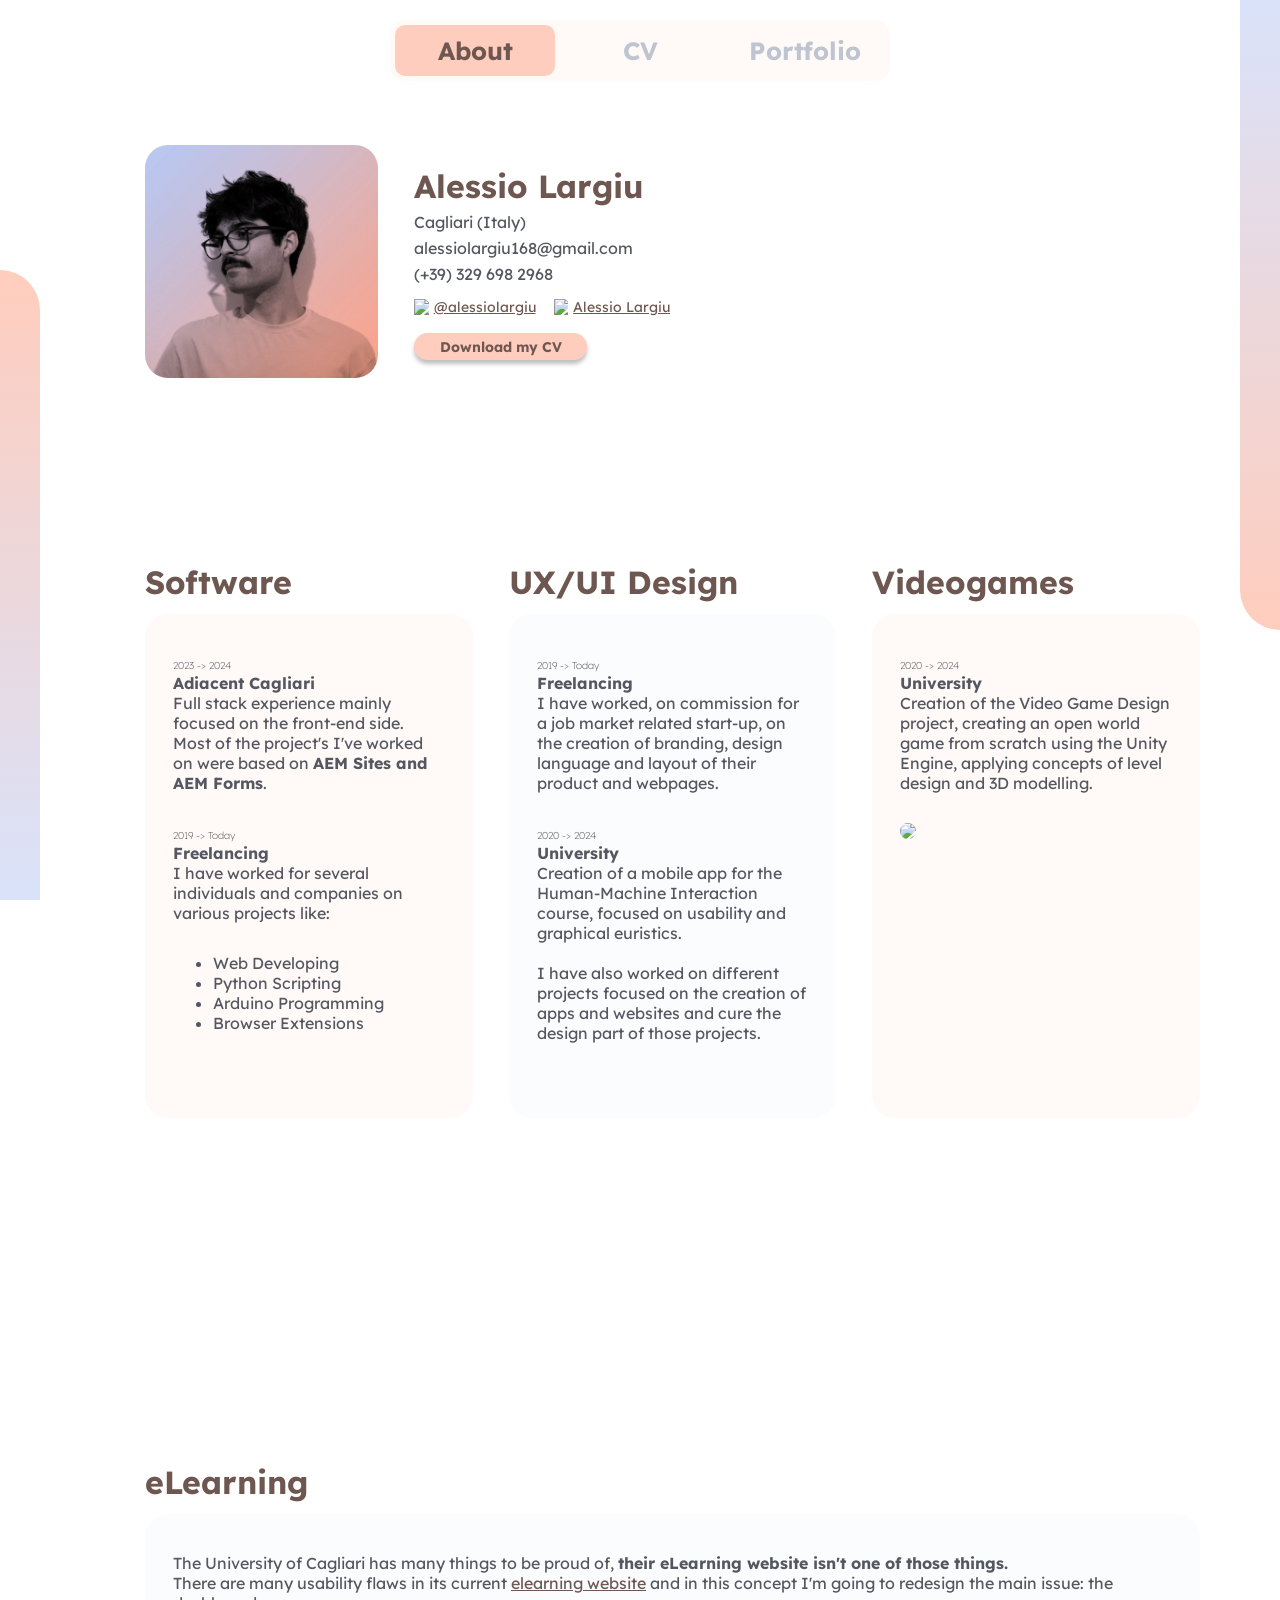
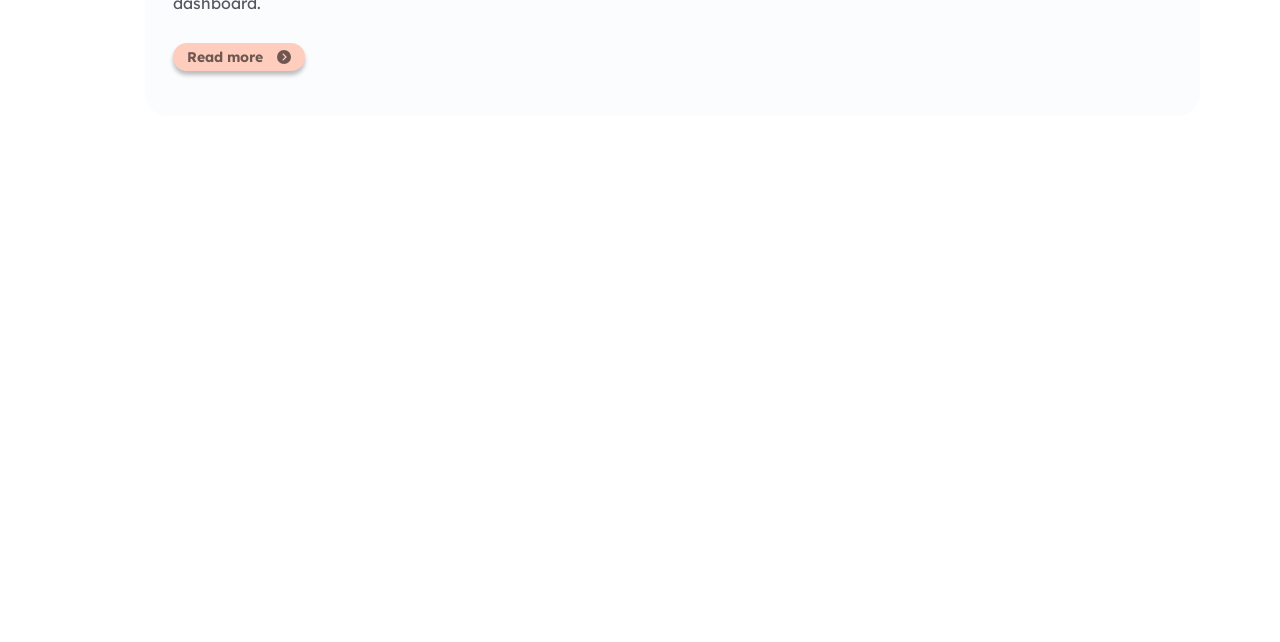
==== index.html @ d9f1e844 "video" ====
<!DOCTYPE html>
<html lang="en">
<head>
	<script src="https://ajax.googleapis.com/ajax/libs/jquery/3.7.1/jquery.min.js"></script>
	<meta name="og:title" content="Alessio Largiu - Curriculum"/>
	<meta name="og:image" content="http://https://alextheloser.github.io/fotoprofilo-compressed.png"/>
	<meta property="og:image" content="http://https://alextheloser.github.io/fotoprofilo-compressed.png"/>
	<meta property="og:image:secure_url" content="http://https://alextheloser.github.io/fotoprofilo-compressed.png" /> 
	<meta property="og:image:type" content="image/jpeg" /> 
	<meta property="og:image:width" content="300" /> 
	<meta property="og:image:height" content="300" />
	<meta name="og:site_name" content="Alessio Largiu"/>
	<meta name="og:description" content="Hi, Welcome to my CV"/>
	<meta name="viewport" content="width=device-width,initial-scale=1">
	<link rel="preconnect" href="https://fonts.googleapis.com">
	<link rel="preconnect" href="https://fonts.gstatic.com" crossorigin>
	<link href="https://fonts.googleapis.com/css2?family=Lexend:wght@100..900&display=swap" rel="stylesheet">
	<link rel="stylesheet" href="style.css">
	<link rel="icon" type="image/x-icon" href="/images/favicon.ico">
	<title> Alessio Largiu - CV </title>
</head>
<div class="lineone" id="lineone"></div>
<div class="linetwo" id="linetwo"></div>
<body>


	<div class="containerSwitcher" id="containerSwitcher">
		<div class="switchTopic">
			<div class="topic about selected" id="About"> About </div>
			<div class="topic about" id="CV"> CV </div>
			<div class="topic portfolio" id="Portfolio"> Portfolio </div>
		</div>
	</div>

	<div class="infocard" id="InfocardSEC">
		<span id="infopt"></span>
		<div class="image">
			<img src="fotoprofilo-compressed.png">
		</div>
		<div class="daticontainer" id="ciaui">
			<span class="name"> Alessio Largiu</span>
			<span class="dati"> Cagliari (Italy) </span>
			<span class="dati"> alessiolargiu168@gmail.com </span>
			<span class="dati"> (+39) 329 698 2968</span>
			<div class="links">
				<div class="sociallink">
					<img src="github.png">
					<span> <a href="https://github.com/alessiolargiu/"> @alessiolargiu </a> </span>
				</div>
				<div class="sociallink">
					<img src="linkedin.png">
					<span> <a href="https://www.linkedin.com/in/alessio-largiu-a9ba00195/"> Alessio Largiu </a> </span>
				</div>
			</div>

			<a href="CV.pdf" download="CV Alessio Largiu">
				<button type="button">Download my CV</button>
			</a>
		</div>
	</div>

	<div class="contentSec" id="CVSEC">
		<span id="CVpt"></span>
		<div class="sectioncontainer">
			<section class="section"  id="sec1">
				<span class="title"> Software </span>
				<div class="expcontainer">
					<span class="date"> 2023 -> 2024 </span>
					<p class="desc"><b class="job"> Adiacent Cagliari </b>
						Full stack experience mainly focused on the front-end side.
						Most of the project's I've worked on were based on <b>AEM Sites and AEM Forms</b>.
					</p>

					<span class="date"> 2019 -> Today </span>
					<p class="desc"><b class="job">Freelancing </b>
						I have worked for several individuals and companies on various projects like:
						<ul>
							<li>Web Developing</li>
							<li>Python Scripting</li>
							<li>Arduino Programming</li>
							<li>Browser Extensions</li>
						</ul>
					</p>
				</div>
			</section>
			<section class="section"  id="sec2">
				<span class="title">UX/UI Design </span>
				<div class="expcontainer alt">
					<span class="date"> 2019 -> Today </span>
					<p class="desc"><b class="job"> Freelancing </b>
						I have worked, on commission for a job market related start-up, on the creation of branding, design language and layout of their product and webpages.
					</p>

					<span class="date"> 2020 -> 2024 </span>
					<p class="desc"><b class="job">University</b>
						Creation of a mobile app for the Human-Machine Interaction course, focused on usability and graphical euristics.

						I have also worked on different projects focused on the creation of apps and websites and cure the design part of those projects.
					</p>
				</div>
			</section>
			<section class="section" id="sec3">
				<span class="title"> Videogames </span>
				<div class="expcontainer">
					<span class="date"> 2020 -> 2024 </span>
					<p class="desc"><b class="job"> University </b>
						Creation of the Video Game Design project, creating an open world game from scratch using the Unity Engine, applying concepts of level design and 3D modelling.
					</p>

					<img src="kor.png">
				</div>
			</section>
		</div>
	</div>

	<div class="contentSec" id="PortfolioSEC">
		<span id="portpt"></span>
		<div class="sectioncontainer">
			<section class="section"  id="sec1">
				<span class="title"> eLearning</span>
				<div class="expcontainer alt">
					<p class="desc">The University of Cagliari has many things to be proud of, <b> their eLearning website isn't one of those things. </b><br> There are many usability flaws in its current <a href="https://elearning.unica.it">elearning website</a> and in this concept I'm going to redesign the main issue: the dashboard.
					</p>

					<div class="cta clickable" onclick="showOverLayWithTopic('https://raw.githubusercontent.com/alessiolargiu/alessiolargiu.github.io/refs/heads/main/elearning.json')">  Read more <svg class="icon" xmlns="http://www.w3.org/2000/svg" viewBox="0 0 512 512"><!--! Font Awesome Free 6.7.2 by @fontawesome - https://fontawesome.com License - https://fontawesome.com/license/free (Icons: CC BY 4.0, Fonts: SIL OFL 1.1, Code: MIT License) Copyright 2024 Fonticons, Inc. --><path d="M0 256a256 256 0 1 0 512 0A256 256 0 1 0 0 256zM241 377c-9.4 9.4-24.6 9.4-33.9 0s-9.4-24.6 0-33.9l87-87-87-87c-9.4-9.4-9.4-24.6 0-33.9s24.6-9.4 33.9 0L345 239c9.4 9.4 9.4 24.6 0 33.9L241 377z"/></svg> </div>
				</div>
			</section>

		</div>

	</div>

	<div class="overlayExpContainer" id="overlayExpContainer">
		
		<div class="experience">

			<div class="controls">
				<svg class="close" id="close">
					<path xmlns="http://www.w3.org/2000/svg" d="M0.798633 4.63887C-0.266211 3.58535 -0.266211 1.86348 0.798633 0.798633C1.85215 -0.266211 3.57402 -0.266211 4.63887 0.798633L9.96308 6.12285L15.2873 0.798633C16.3408 -0.266211 18.0627 -0.254883 19.1275 0.798633C20.1924 1.85215 20.1924 3.57402 19.1275 4.63887L13.8033 9.96308L19.1275 15.2873C20.1924 16.3408 20.1811 18.0627 19.1275 19.1275C18.074 20.1924 16.3521 20.1924 15.2873 19.1275L9.96308 13.8033L4.63887 19.1275C3.58535 20.1924 1.86348 20.1811 0.798633 19.1275C-0.266211 18.074 -0.266211 16.3521 0.798633 15.2873L6.12285 9.96308L0.798633 4.63887Z" fill="#6E5750"/>
				</svg>
			</div>

			<div class="containerExpJson" id="containerExpJson">
			</div>

		</div>




	</div>
</body>
</html>



<script>



	$(document).ready(function(){
		$("About").hide();
		$("About").delay(1000).fadeOut(2000);
	});

	let heightSwitchBar = $("#containerSwitcher").height() +40;

	$("<style type='text/css'> @media only screen and (max-width: 990px) { .adjustMarginLinea{ margin-bottom: " + heightSwitchBar + "px} .adjustMarginInfoBar{ padding-bottom: calc(20vh + " + heightSwitchBar +"px);} }</style>").appendTo("head");

	$("#lineone").addClass("adjustMarginMobile");
	
	$("#About").click(function(e) {
		$("#InfocardSEC")[0].scrollIntoView({ behavior: "smooth", block: "start", inline: "nearest" });
		$("#About")[0].classList.add("selected");
		$("#CV")[0].classList.remove("selected");
		$("#Portfolio")[0].classList.remove("selected");
	});

	$("#CV").click(function(e) {
		$("#CVSEC")[0].scrollIntoView({ behavior: "smooth", block: "start", inline: "nearest" });
		$("#CV")[0].classList.add("selected");
		$("#Portfolio")[0].classList.remove("selected");
		$("#About")[0].classList.remove("selected");
	});

	$("#Portfolio").click(function(e) {
		$("#PortfolioSEC")[0].scrollIntoView({ behavior: "smooth", block: "start", inline: "nearest" });
		$("#Portfolio")[0].classList.add("selected");
		$("#CV")[0].classList.remove("selected");
		$("#About")[0].classList.remove("selected");
	});

	$(window).scroll(function() {
		if ($('#infopt').isInViewport() && (!$('#CVpt').isInViewport() || !$('#portpt').isInViewport())) {
			$("#About")[0].classList.add("selected");
			$("#CV")[0].classList.remove("selected");
			$("#Portfolio")[0].classList.remove("selected");
		}

		if ($('#CVpt').isInViewport() && (!$('#infopt').isInViewport() || !$('#CVpt').isInViewport())) {
			$("#CV")[0].classList.add("selected");
			$("#Portfolio")[0].classList.remove("selected");
			$("#About")[0].classList.remove("selected");
		}

		if ($('#portpt').isInViewport() && (!$('#CVpt').isInViewport() || !$('#infopt').isInViewport())) {
			$("#Portfolio")[0].classList.add("selected");
			$("#CV")[0].classList.remove("selected");
			$("#About")[0].classList.remove("selected");
		}
	});



	$("#overlayExpContainer").click(function(e) {
		hideOverlayWithTopic();
	});

	$("#close").click(function(e) {
		hideOverlayWithTopic();
	});

	$("#overlayExpContainer div").click(function(e) {
		e.stopPropagation();
	});


	function showOverLayWithTopic(json){
		$("#overlayExpContainer").css({"visibility":"visible","opacity":"1"})
		$.getJSON(json, function(data){

			$("#containerExpJson").append("<div class=\"title\">" + data.title + "</div>");

			data.content.forEach(item => {
				let section;
				let imageFormat = item.media.format;
				if(imageFormat=="image"){
					console.log("ciaooo");
					section = `
					<div class="subtitle">${item.subtitle}</div>
					<div class="text">${item.text}</div>
					<div class="media">
					<img src="${item.media.src}" alt="Image">
					<div class="label">${item.media.label}</div>
					</div>
					`;
				} if(imageFormat=="video"){
					section = `
					<div class="subtitle">${item.subtitle}</div>
					<div class="text">${item.text}</div>
					<div class="media">
						<video width="320" height="240" controls>
							<source src="${item.media.src}" type="video/mp4">
							Your browser does not support the video tag.
						</video>
					<div class="label">${item.media.label}</div>
					</div>
					`;
				} else {
					section = `
					<div class="subtitle">${item.subtitle}</div>
					<div class="text">${item.text}</div>
					`;
				}
				
				$("#containerExpJson").append(section);
			});



		}).fail(function(){
			console.log("Unreadable json");
		});
	}


	function hideOverlayWithTopic(){
		$("#containerExpJson").empty();
		$("#overlayExpContainer").css({"opacity":"0","visibility":"hidden"})
	}

	$.fn.isInViewport = function () {
		let elementTop = $(this).offset().top;
		let elementBottom = elementTop + $(this).outerHeight();

		let viewportTop = $(window).scrollTop();
		let viewportBottom = viewportTop + window.innerHeight;

		return elementBottom > viewportTop && elementTop < viewportBottom;
	};




</script>
---- style.css ----
.lexend-<uniquifier> {
	font-family: "Lexend", system-ui;
	font-optical-sizing: auto;
	font-weight: <weight>;
	font-style: normal;
}

.lineone{
	width: 40px;
	height: 70%;
	position: fixed;
	left: 0;
	bottom: 0;
	background: linear-gradient(0deg, #D9E2FA 0%,  #FFCDBD 100%);
	border-radius: 0px 90px 0px 0px;
}

.linetwo{
	width: 40px;
	height: 70%;
	position: fixed;
	right: 0;
	top: 0;
	background: linear-gradient(0deg, #FFCDBD 0%,  #D9E2FA 100%);
	border-radius: 0px 0px 0px 90px;
}

.lang{
	position: fixed;
	top: 16px;
	right: 42px;
	font-size: 42px;
}
.lang a{
	margin-right: 8px;
	text-decoration: none;
}

body{
	font-family: Lexend;
	display: flex;
	flex-direction: column;
	color: #545760;
	margin: 0;
	overscroll-behavior: contain;
}

body::-webkit-scrollbar { 
	display: none; 
}

a{
	text-decoration: underline;
	color: #6E5750;
}

/*
.infocard{
    display: flex;
    flex-direction: row;
}

.infocard .daticontainer{
	display: flex;
    flex-direction: column;
    margin-left: 36px;
}
*/


.switchTopic{
	margin: auto;
	width: fit-content;
	display: flex;
	border-radius: 15px;
	background-color: rgb(255, 250, 248, 1);
	padding: 5px;
	font-size: 25px;
	gap: 5px;
	font-weight: bold;
}

.switchTopic .topic{
	min-width: 140px;
	text-align: center;
	padding: 10px;
	border-radius: 10px;
	color: #BEC4D0;
	transition: 0.2s;
	cursor: pointer; 
}


.switchTopic .selected{
	background-color: #FFCDBD;
	color: #6E5750;
}

.switchTopic .topic:hover{
	background-color: #FFCDBD;
	color: #6E5750;
	cursor: pointer; 
}

.infocard .daticontainer .name{
	font-weight: bold;
	margin-top: 21px;
	font-size: 32px;
	color: #6E5750;
}

.infocard .daticontainer .dati{
	margin-top: 6px;
	font-size: 16px;
	font-weight: regular;
	color: #545760;
}

.infocard .image img{
	width: 233px;
	height: 233px;
	border-radius: 23px;
}

.infocard .links{
	margin-top: 14px;
}

.infocard .sociallink{
	display: inline-flex;
	align-items: center;
}

.infocard .sociallink img{
	width: 14.56px;
	height: 14.56;
}

.infocard .sociallink span{
	font-size: 14px;
	margin-left: 5px;
	margin-right: 14px;
}

.infocard button{
	width: 173px;
	height: 27px;
	margin-top: 14px;
	border-radius: 23px;
	border: none;
	background-color: #FFCDBD;
	color: #6E5750;
	font-weight: bold;
	font-size: 14px;
	font-family: Lexend;
	padding-top: 5px;
	padding-bottom: 5px;
	-webkit-box-shadow: 0px 4px 4px 0px rgba(0,0,0,0.25); 
	box-shadow: 0px 4px 4px 0px rgba(0,0,0,0.25);
}

.infocard button:hover{
	cursor: pointer; 
}

/*

.sectioncontainer{
	margin-top: 62px;
	display: flex;
	gap: 36px;
	justify-content: center;
}

.sectioncontainer .section{
	flex: 1 1 0px;
	width: 0;
    display: flex;
    flex-direction: column;
}

*/
@media only screen and (max-width: 990px) {

	.containerSwitcher{
		position: fixed;
		margin: 0 auto;
		padding-top: 20px;
		padding-bottom: 20px;
		left: 0;
		right: 0;
		bottom: 0;
		background-color: rgb(255, 250, 248, 1);
	}

	.containerSwitcher .switchTopic{
		flex-wrap: wrap;
		padding-left: 30px;
		padding-right: 30px;
	}

	.containerSwitcher .switchTopic .topic{
		flex: 1 0 30%;
		padding: 5px;
	}

	.contentSec{
		box-sizing: border-box;
		padding-top: calc(120px);
		left: 0;
		margin: auto;
		scroll-padding: 0;
	}

	.lineone{
		width: 20px;
		height: 70%;
		position: fixed;
		left: 0;
		bottom: 0;
		background: linear-gradient(0deg, #D9E2FA 0%,  #FFCDBD 100%);
		border-radius: 0px 90px 0px 0px;
	}

	.linetwo{
		width: 20px;
		height: 70%;
		position: fixed;
		right: 0;
		top: 0;
		background: linear-gradient(0deg, #FFCDBD 0%,  #D9E2FA 100%);
		border-radius: 0px 0px 0px 90px;
	}

	body{
		font-family: Lexend;
		display: flex;
		flex-direction: column;
		margin-left: 25px;
		margin-right: 25px;
		/*margin-top: 75px;*/
		color: #545760;
		overflow-y: scroll;
		scroll-snap-type: y proximity;
		padding-bottom: 30vh;
	}

	.title{
		scroll-snap-align: start;
		margin-top: 16px;
		/*margin-left: 28px;*/
	}

	.infocard{
		display: flex;
		flex-direction: column;
		margin: auto;
		height: 100vh;
		padding: 0;
		box-sizing: border-box;
		padding-bottom: 20vh;
		margin: 0;
		justify-content: center;
	}

	.infocard .daticontainer {
		display: flex;
		flex-direction: column;
		align-items: flex-start;
		align-items: center;
	}

	.infocard .links {
		margin-top: 14px;
		display: flex;
		flex-direction: column;
		align-items: flex-start;
	}

	.infocard .image{
		display: flex;
		justify-content: center;
	}

	.sectioncontainer{
		margin-bottom: 62px;
		display: flex;
		flex-wrap: nowrap;
		flex-direction: column;
		padding: 20px; 
		height: fit-content;
	}


	.sectioncontainer .section{
		flex: 1;
		width: auto;
		display: flex;
		flex-wrap: wrap;
		flex-direction: column;
		align-items: center;
	}


	.sectioncontainer .section .expcontainer .cta{
		display: flex;
		width: auto !important;
		align-items: center !important;
		justify-content: space-between !important;
	}


	.sectioncontainer .section .expcontainer {

	}

	.overlayExpContainer .experience .containerExpJson .image img{
		width: 30vw;
		margin-bottom: 12px;
	}

	.contentSec{
		padding-top: 40px;
		padding-bottom: 60px;
	}


}

@media only screen and (min-width: 991px) {


	.containerSwitcher{
		position: fixed;
		margin: 0 auto;
		padding-top: 20px;
		padding-bottom: 20px;
		left: 0;
		width: 100%;
		right: 0;
		top: 0;
	}


	.containerSwitcher{
		width: calc(100vw - 80px);
	}

	.switchTopic .topic:hover{
		color: white;
	}

	.contentSec{
		box-sizing: border-box;
		padding-top: calc(120px);
		width: calc(100vw - 80px);
		min-height: 100vh;
		left: 0;
		padding-left: 145px;
		scroll-padding: 0;
	}


	.infocard{
		width: calc(100vw - 80px);
		padding-left: 145px;
        padding-top: 145px;
		display: flex;
		flex-direction: row;
		margin: auto;
		margin-bottom: 60px;
	}

	.infocard .daticontainer{
		display: flex;
		flex-direction: column;
		margin-left: 36px;
	}

	.sectioncontainer{
		margin-bottom: 62px;
		display: flex;
		gap: 36px;
		justify-content: center;
		flex-wrap: wrap;
	}

	.sectioncontainer .section{
		flex: 1 0 30%; 
		width: 0;
		display: flex;
		flex-direction: column;
	}

	.overlayExpContainer .experience .containerExpJson .image img{
		max-width: 30vw;
		max-height: 90vh;
		margin-bottom: 12px;
	}

}

.sectioncontainer .clickable{
	cursor: pointer;
}

.sectioncontainer .section .title{
	font-weight: bold;
	margin-bottom: 12px;
	font-size: 32px;
	color: #6E5750;
}

.sectioncontainer .section .expcontainer{
	flex-grow: 1;
	background-color: #FFFAF8;
	border-radius: 23px;
	padding-left: 28px;
	padding-right: 28px;
	padding-top: 39px;
	padding-bottom: 45px;
}

.sectioncontainer .section .expcontainer .cta{
	display: flex;
	align-items: center;
	width: fit-content;
	margin-top: 14px;
	padding: 14px;
	border-radius: 23px;
	border: none;
	background-color: #FFCDBD;
	color: #6E5750;
	font-weight: bold;
	font-size: 14px;
	font-family: Lexend;
	padding-top: 5px;
	padding-bottom: 5px;
	-webkit-box-shadow: 0px 4px 4px 0px rgba(0,0,0,0.25); 
	box-shadow: 0px 4px 4px 0px rgba(0,0,0,0.25);
}

.sectioncontainer .section .expcontainer .cta .icon{
	width: 14px;
	height: 14px;
	color: white;
	fill: #6E5750;
	margin-left: 14px;
}

.sectioncontainer .section .expcontainer.alt{
	background-color: #FBFCFE;
}

.sectioncontainer .section .expcontainer .date{
	font-size: 10px;
	font-weight: 200;
	margin: 0px;
}

.sectioncontainer .section .expcontainer p{
	margin: 0;
	padding: 0;
	margin-bottom: 30px;
	white-space: pre-line;
}

.sectioncontainer .section .expcontainer b .job{
	margin-top: 0;
	margin-bottom: 30px;
	display: block;
}

.sectioncontainer .section .expcontainer ul{
	margin: 0;
}



.sectioncontainer .section img{
	width: 100%;
	border-radius: 11px;
}


.overlayExpContainer{
	width: 100vw;
	height: 100vh;
	position: fixed;
	top: 0;
	left: 0;
	backdrop-filter: blur(16px);
	opacity: 0;
	visibility: hidden;
	background-color: rgb(0,0,0,0.2);
	transition: visibility 0.1s linear,opacity 0.1s linear;
}

.overlayExpContainer .experience{
	width: 90vw;
	height: 90vh;
	background-color: white;
	margin: auto;
	margin-top: 5vh;
	border-radius: 30px;
	-webkit-box-shadow: 0px 0px 30px -1px rgba(0,0,0,0.06); 
	box-shadow: 0px 0px 30px -1px rgba(0,0,0,0.06);
	box-sizing: border-box;
	padding: 41px;

}


.overlayExpContainer .experience .containerExpJson{
}

.overlayExpContainer .experience .containerExpJson .title{
	font-weight: bold;
	margin-bottom: 30px;
	font-size: 32px;
	color: #6E5750;
}

.overlayExpContainer .experience .containerExpJson .subtitle{
	font-weight: 600;
	margin-bottom: 12px;
	font-size: 20px;
	color: #6E5750;
}

.overlayExpContainer .experience .containerExpJson .text{
	margin: 0;
	margin-bottom: 0px;
	padding: 0;
	margin-bottom: 30px;
	white-space: pre-line;
	font-weight: normal;
}

.overlayExpContainer .experience .containerExpJson .media{
	display: flex;
	flex-direction: column;
	align-items: center;
	margin-bottom: 30px;
}

.overlayExpContainer .experience .containerExpJson .media .label{
	font-weight: 200;
	font-style: italic;
}

.overlayExpContainer .experience .controls{
	width: 100%;
	display: grid;
	position: sticky;
}


.overlayExpContainer .experience .controls .close{
	width: 20px;
	height: 20px;
	justify-self: end;
	left: 0;
	top: 0px;
	cursor: pointer; 
	margin-top: 14px;
	padding: 14px;
	border-radius: 23px;
	border: none;
	background-color: #FFCDBD;
	color: #6E5750;
}

.overlayExpContainer .experience .containerExpJson{
	width: 100%;
	height: 85%;
	margin-top: 41px;
	overflow-y: scroll;
}

.overlayExpContainer .experience::-webkit-scrollbar { 
	display: none; 
}
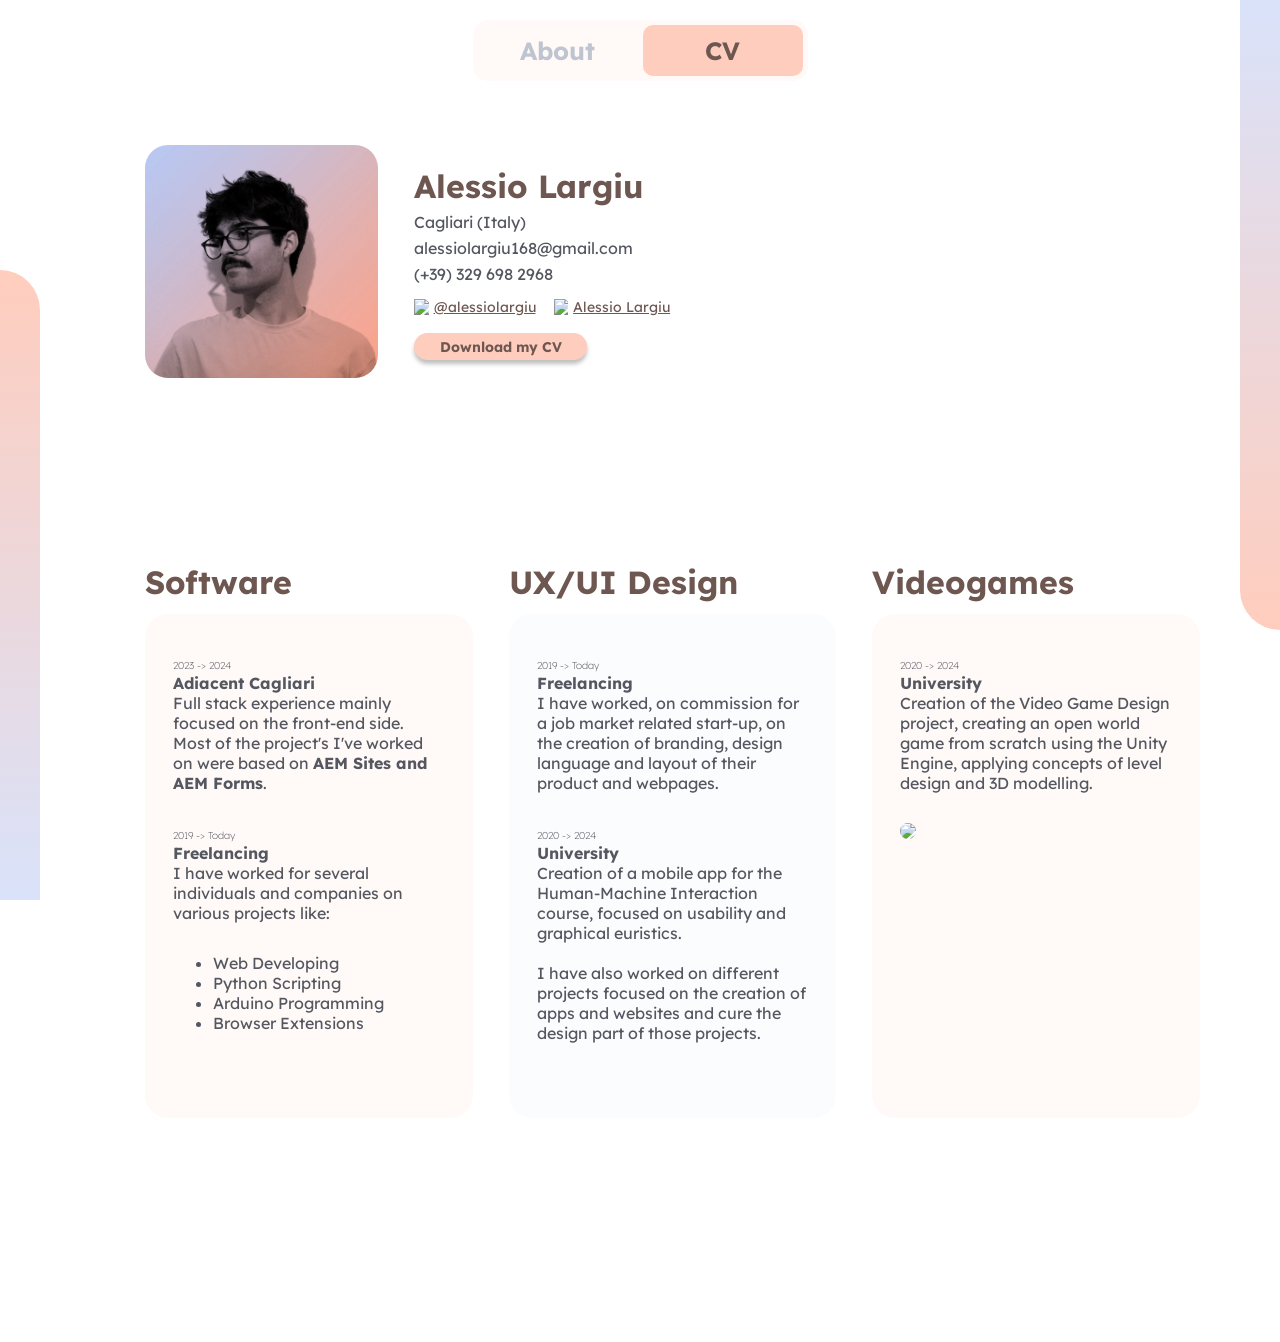
==== commit 82b7a2d7: "rimosso portfolio per ora" ====
--- a/index.html
+++ b/index.html
@@ -28,7 +28,7 @@
 		<div class="switchTopic">
 			<div class="topic about selected" id="About"> About </div>
 			<div class="topic about" id="CV"> CV </div>
-			<div class="topic portfolio" id="Portfolio"> Portfolio </div>
+			<!--<div class="topic portfolio" id="Portfolio"> Portfolio </div>-->
 		</div>
 	</div>
 
@@ -37,7 +37,7 @@
 		<div class="image">
 			<img src="fotoprofilo-compressed.png">
 		</div>
-		<div class="daticontainer" id="ciaui">
+		<div class="daticontainer">
 			<span class="name"> Alessio Largiu</span>
 			<span class="dati"> Cagliari (Italy) </span>
 			<span class="dati"> alessiolargiu168@gmail.com </span>
@@ -113,6 +113,7 @@
 		</div>
 	</div>
 
+<!--
 	<div class="contentSec" id="PortfolioSEC">
 		<span id="portpt"></span>
 		<div class="sectioncontainer">
@@ -122,7 +123,7 @@
 					<p class="desc">The University of Cagliari has many things to be proud of, <b> their eLearning website isn't one of those things. </b><br> There are many usability flaws in its current <a href="https://elearning.unica.it">elearning website</a> and in this concept I'm going to redesign the main issue: the dashboard.
 					</p>
 
-					<div class="cta clickable" onclick="showOverLayWithTopic('https://raw.githubusercontent.com/alessiolargiu/alessiolargiu.github.io/refs/heads/main/elearning.json')">  Read more <svg class="icon" xmlns="http://www.w3.org/2000/svg" viewBox="0 0 512 512"><!--! Font Awesome Free 6.7.2 by @fontawesome - https://fontawesome.com License - https://fontawesome.com/license/free (Icons: CC BY 4.0, Fonts: SIL OFL 1.1, Code: MIT License) Copyright 2024 Fonticons, Inc. --><path d="M0 256a256 256 0 1 0 512 0A256 256 0 1 0 0 256zM241 377c-9.4 9.4-24.6 9.4-33.9 0s-9.4-24.6 0-33.9l87-87-87-87c-9.4-9.4-9.4-24.6 0-33.9s24.6-9.4 33.9 0L345 239c9.4 9.4 9.4 24.6 0 33.9L241 377z"/></svg> </div>
+					<div class="cta clickable" onclick="showOverLayWithTopic('https://raw.githubusercontent.com/alessiolargiu/alessiolargiu.github.io/refs/heads/main/elearning.json')">  Read more <svg class="icon" xmlns="http://www.w3.org/2000/svg" viewBox="0 0 512 512"><path d="M0 256a256 256 0 1 0 512 0A256 256 0 1 0 0 256zM241 377c-9.4 9.4-24.6 9.4-33.9 0s-9.4-24.6 0-33.9l87-87-87-87c-9.4-9.4-9.4-24.6 0-33.9s24.6-9.4 33.9 0L345 239c9.4 9.4 9.4 24.6 0 33.9L241 377z"/></svg> </div>
 				</div>
 			</section>
 
@@ -149,6 +150,8 @@
 
 
 	</div>
+
+-->
 </body>
 </html>
 
@@ -173,44 +176,50 @@
 		$("#InfocardSEC")[0].scrollIntoView({ behavior: "smooth", block: "start", inline: "nearest" });
 		$("#About")[0].classList.add("selected");
 		$("#CV")[0].classList.remove("selected");
-		$("#Portfolio")[0].classList.remove("selected");
+		//$("#Portfolio")[0].classList.remove("selected");
 	});
 
 	$("#CV").click(function(e) {
 		$("#CVSEC")[0].scrollIntoView({ behavior: "smooth", block: "start", inline: "nearest" });
 		$("#CV")[0].classList.add("selected");
-		$("#Portfolio")[0].classList.remove("selected");
+		//$("#Portfolio")[0].classList.remove("selected");
 		$("#About")[0].classList.remove("selected");
 	});
 
+	/*
 	$("#Portfolio").click(function(e) {
 		$("#PortfolioSEC")[0].scrollIntoView({ behavior: "smooth", block: "start", inline: "nearest" });
 		$("#Portfolio")[0].classList.add("selected");
 		$("#CV")[0].classList.remove("selected");
 		$("#About")[0].classList.remove("selected");
 	});
+	*/
 
 	$(window).scroll(function() {
-		if ($('#infopt').isInViewport() && (!$('#CVpt').isInViewport() || !$('#portpt').isInViewport())) {
+		if ($('#infopt').isInViewport() && (!$('#CVpt').isInViewport() /*|| !$('#portpt').isInViewport()*/)) {
 			$("#About")[0].classList.add("selected");
 			$("#CV")[0].classList.remove("selected");
-			$("#Portfolio")[0].classList.remove("selected");
+			//$("#Portfolio")[0].classList.remove("selected");
 		}
 
-		if ($('#CVpt').isInViewport() && (!$('#infopt').isInViewport() || !$('#CVpt').isInViewport())) {
+		if ($('#CVpt').isInViewport() && (!$('#infopt').isInViewport()/* || !$('#portpt').isInViewport()*/)) {
 			$("#CV")[0].classList.add("selected");
-			$("#Portfolio")[0].classList.remove("selected");
+			//$("#Portfolio")[0].classList.remove("selected");
 			$("#About")[0].classList.remove("selected");
 		}
 
+		/*
+
 		if ($('#portpt').isInViewport() && (!$('#CVpt').isInViewport() || !$('#infopt').isInViewport())) {
-			$("#Portfolio")[0].classList.add("selected");
+			//$("#Portfolio")[0].classList.add("selected");
 			$("#CV")[0].classList.remove("selected");
 			$("#About")[0].classList.remove("selected");
 		}
-	});
-
-
+		*/
+	});
+
+
+	/*
 
 	$("#overlayExpContainer").click(function(e) {
 		hideOverlayWithTopic();
@@ -235,21 +244,20 @@
 				let section;
 				let imageFormat = item.media.format;
 				if(imageFormat=="image"){
-					console.log("ciaooo");
 					section = `
 					<div class="subtitle">${item.subtitle}</div>
 					<div class="text">${item.text}</div>
 					<div class="media">
-					<img src="${item.media.src}" alt="Image">
+					<img src="${item.media.src}" class="mediact" alt="Image">
 					<div class="label">${item.media.label}</div>
 					</div>
 					`;
-				} if(imageFormat=="video"){
+				} else if(imageFormat=="video"){
 					section = `
 					<div class="subtitle">${item.subtitle}</div>
 					<div class="text">${item.text}</div>
 					<div class="media">
-						<video width="320" height="240" controls>
+						<video class="mediact" autoplay="autoplay" loop>
 							<source src="${item.media.src}" type="video/mp4">
 							Your browser does not support the video tag.
 						</video>
@@ -278,6 +286,7 @@
 		$("#containerExpJson").empty();
 		$("#overlayExpContainer").css({"opacity":"0","visibility":"hidden"})
 	}
+	*/
 
 	$.fn.isInViewport = function () {
 		let elementTop = $(this).offset().top;
--- a/style.css
+++ b/style.css
@@ -324,6 +324,13 @@
 		padding-bottom: 60px;
 	}
 
+	.overlayExpContainer .experience .containerExpJson .mediact{
+		width: 70vw;
+		height: 70vw;
+		border-radius: 20px;
+		object-fit: cover;
+	}
+
 
 }
 
@@ -364,7 +371,7 @@
 	.infocard{
 		width: calc(100vw - 80px);
 		padding-left: 145px;
-        padding-top: 145px;
+		padding-top: 145px;
 		display: flex;
 		flex-direction: row;
 		margin: auto;
@@ -392,11 +399,21 @@
 		flex-direction: column;
 	}
 
-	.overlayExpContainer .experience .containerExpJson .image img{
-		max-width: 30vw;
-		max-height: 90vh;
-		margin-bottom: 12px;
-	}
+	
+	.overlayExpContainer .experience .containerExpJson .mediact{
+		width: 30vw;
+		height: 30vw;
+		object-fit: cover;
+		border-radius: 20px;
+	}
+
+	.overlayExpContainer .experience .containerExpJson .media{
+		display: flex;
+		flex-direction: column;
+		align-items: start !important;
+		margin-bottom: 30px;
+	}
+
 
 }
 
@@ -542,6 +559,9 @@
 	flex-direction: column;
 	align-items: center;
 	margin-bottom: 30px;
+}
+
+.overlayExpContainer .experience .containerExpJson .mediact{
 }
 
 .overlayExpContainer .experience .containerExpJson .media .label{
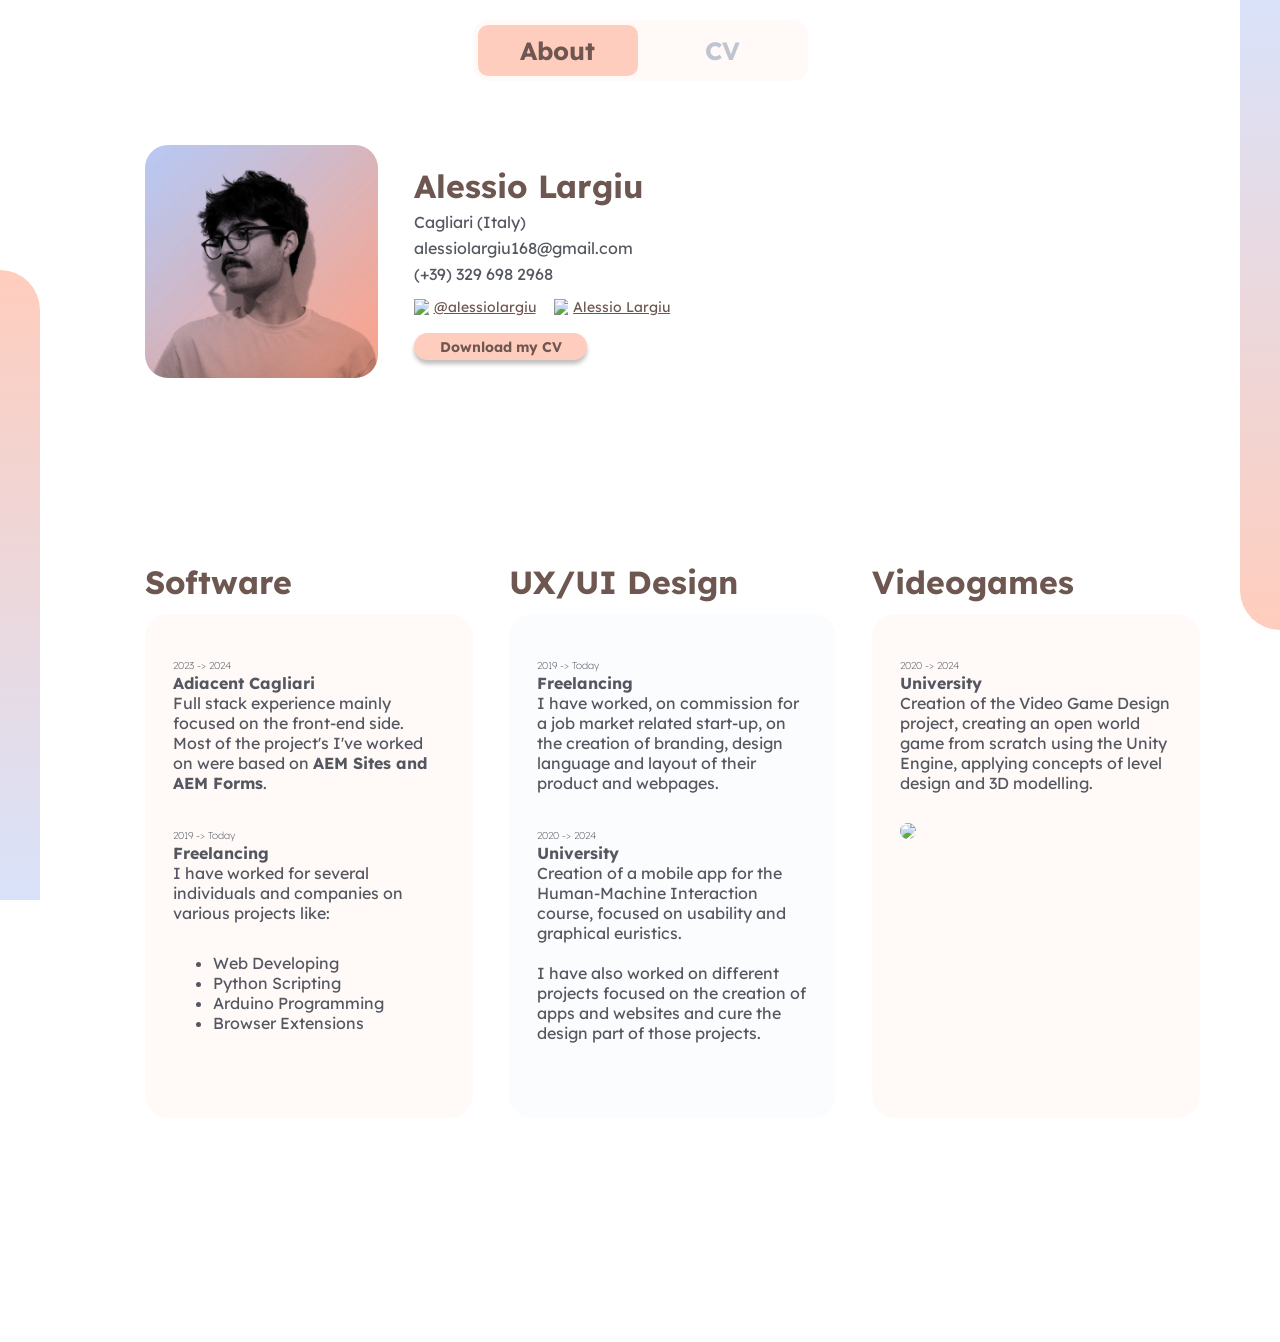
==== commit 0e8ac5ab: "pulizia codice" ====
--- a/index.html
+++ b/index.html
@@ -186,117 +186,6 @@
 		$("#About")[0].classList.remove("selected");
 	});
 
-	/*
-	$("#Portfolio").click(function(e) {
-		$("#PortfolioSEC")[0].scrollIntoView({ behavior: "smooth", block: "start", inline: "nearest" });
-		$("#Portfolio")[0].classList.add("selected");
-		$("#CV")[0].classList.remove("selected");
-		$("#About")[0].classList.remove("selected");
-	});
-	*/
-
-	$(window).scroll(function() {
-		if ($('#infopt').isInViewport() && (!$('#CVpt').isInViewport() /*|| !$('#portpt').isInViewport()*/)) {
-			$("#About")[0].classList.add("selected");
-			$("#CV")[0].classList.remove("selected");
-			//$("#Portfolio")[0].classList.remove("selected");
-		}
-
-		if ($('#CVpt').isInViewport() && (!$('#infopt').isInViewport()/* || !$('#portpt').isInViewport()*/)) {
-			$("#CV")[0].classList.add("selected");
-			//$("#Portfolio")[0].classList.remove("selected");
-			$("#About")[0].classList.remove("selected");
-		}
-
-		/*
-
-		if ($('#portpt').isInViewport() && (!$('#CVpt').isInViewport() || !$('#infopt').isInViewport())) {
-			//$("#Portfolio")[0].classList.add("selected");
-			$("#CV")[0].classList.remove("selected");
-			$("#About")[0].classList.remove("selected");
-		}
-		*/
-	});
-
-
-	/*
-
-	$("#overlayExpContainer").click(function(e) {
-		hideOverlayWithTopic();
-	});
-
-	$("#close").click(function(e) {
-		hideOverlayWithTopic();
-	});
-
-	$("#overlayExpContainer div").click(function(e) {
-		e.stopPropagation();
-	});
-
-
-	function showOverLayWithTopic(json){
-		$("#overlayExpContainer").css({"visibility":"visible","opacity":"1"})
-		$.getJSON(json, function(data){
-
-			$("#containerExpJson").append("<div class=\"title\">" + data.title + "</div>");
-
-			data.content.forEach(item => {
-				let section;
-				let imageFormat = item.media.format;
-				if(imageFormat=="image"){
-					section = `
-					<div class="subtitle">${item.subtitle}</div>
-					<div class="text">${item.text}</div>
-					<div class="media">
-					<img src="${item.media.src}" class="mediact" alt="Image">
-					<div class="label">${item.media.label}</div>
-					</div>
-					`;
-				} else if(imageFormat=="video"){
-					section = `
-					<div class="subtitle">${item.subtitle}</div>
-					<div class="text">${item.text}</div>
-					<div class="media">
-						<video class="mediact" autoplay="autoplay" loop>
-							<source src="${item.media.src}" type="video/mp4">
-							Your browser does not support the video tag.
-						</video>
-					<div class="label">${item.media.label}</div>
-					</div>
-					`;
-				} else {
-					section = `
-					<div class="subtitle">${item.subtitle}</div>
-					<div class="text">${item.text}</div>
-					`;
-				}
-				
-				$("#containerExpJson").append(section);
-			});
-
-
-
-		}).fail(function(){
-			console.log("Unreadable json");
-		});
-	}
-
-
-	function hideOverlayWithTopic(){
-		$("#containerExpJson").empty();
-		$("#overlayExpContainer").css({"opacity":"0","visibility":"hidden"})
-	}
-	*/
-
-	$.fn.isInViewport = function () {
-		let elementTop = $(this).offset().top;
-		let elementBottom = elementTop + $(this).outerHeight();
-
-		let viewportTop = $(window).scrollTop();
-		let viewportBottom = viewportTop + window.innerHeight;
-
-		return elementBottom > viewportTop && elementTop < viewportBottom;
-	};
 
 
 
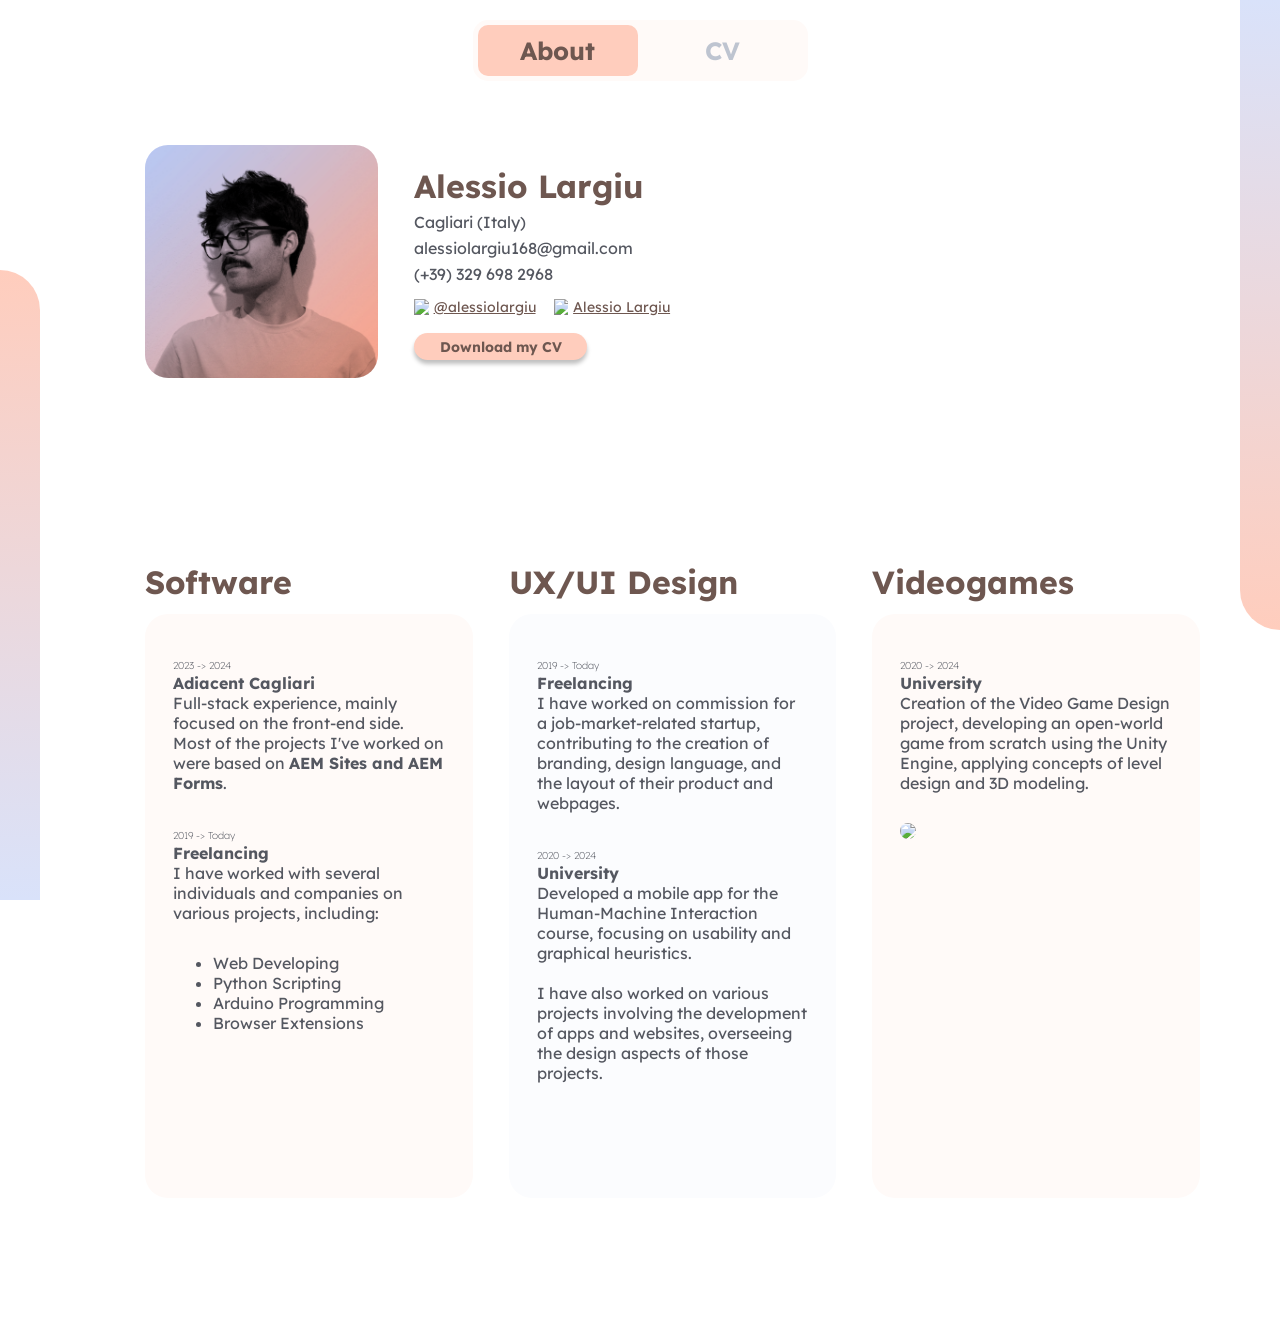
==== commit 88bca30c: "pulizia" ====
--- a/index.html
+++ b/index.html
@@ -28,7 +28,6 @@
 		<div class="switchTopic">
 			<div class="topic about selected" id="About"> About </div>
 			<div class="topic about" id="CV"> CV </div>
-			<!--<div class="topic portfolio" id="Portfolio"> Portfolio </div>-->
 		</div>
 	</div>
 
@@ -67,13 +66,13 @@
 				<div class="expcontainer">
 					<span class="date"> 2023 -> 2024 </span>
 					<p class="desc"><b class="job"> Adiacent Cagliari </b>
-						Full stack experience mainly focused on the front-end side.
-						Most of the project's I've worked on were based on <b>AEM Sites and AEM Forms</b>.
+						Full-stack experience, mainly focused on the front-end side.
+						Most of the projects I've worked on were based on <b>AEM Sites and AEM Forms</b>.
 					</p>
 
 					<span class="date"> 2019 -> Today </span>
 					<p class="desc"><b class="job">Freelancing </b>
-						I have worked for several individuals and companies on various projects like:
+						I have worked with several individuals and companies on various projects, including:
 						<ul>
 							<li>Web Developing</li>
 							<li>Python Scripting</li>
@@ -88,14 +87,16 @@
 				<div class="expcontainer alt">
 					<span class="date"> 2019 -> Today </span>
 					<p class="desc"><b class="job"> Freelancing </b>
-						I have worked, on commission for a job market related start-up, on the creation of branding, design language and layout of their product and webpages.
+						I have worked on commission for a job-market-related startup, contributing to the creation of branding, design language, and the layout of their product and webpages.
 					</p>
 
 					<span class="date"> 2020 -> 2024 </span>
 					<p class="desc"><b class="job">University</b>
-						Creation of a mobile app for the Human-Machine Interaction course, focused on usability and graphical euristics.
+						Developed a mobile app for the Human-Machine Interaction course, focusing on usability and graphical heuristics.
 
-						I have also worked on different projects focused on the creation of apps and websites and cure the design part of those projects.
+						I have also worked on various projects involving the development of apps and websites, overseeing the design aspects of those projects.
+
+
 					</p>
 				</div>
 			</section>
@@ -104,7 +105,7 @@
 				<div class="expcontainer">
 					<span class="date"> 2020 -> 2024 </span>
 					<p class="desc"><b class="job"> University </b>
-						Creation of the Video Game Design project, creating an open world game from scratch using the Unity Engine, applying concepts of level design and 3D modelling.
+						Creation of the Video Game Design project, developing an open-world game from scratch using the Unity Engine, applying concepts of level design and 3D modeling.
 					</p>
 
 					<img src="kor.png">
@@ -113,45 +114,6 @@
 		</div>
 	</div>
 
-<!--
-	<div class="contentSec" id="PortfolioSEC">
-		<span id="portpt"></span>
-		<div class="sectioncontainer">
-			<section class="section"  id="sec1">
-				<span class="title"> eLearning</span>
-				<div class="expcontainer alt">
-					<p class="desc">The University of Cagliari has many things to be proud of, <b> their eLearning website isn't one of those things. </b><br> There are many usability flaws in its current <a href="https://elearning.unica.it">elearning website</a> and in this concept I'm going to redesign the main issue: the dashboard.
-					</p>
-
-					<div class="cta clickable" onclick="showOverLayWithTopic('https://raw.githubusercontent.com/alessiolargiu/alessiolargiu.github.io/refs/heads/main/elearning.json')">  Read more <svg class="icon" xmlns="http://www.w3.org/2000/svg" viewBox="0 0 512 512"><path d="M0 256a256 256 0 1 0 512 0A256 256 0 1 0 0 256zM241 377c-9.4 9.4-24.6 9.4-33.9 0s-9.4-24.6 0-33.9l87-87-87-87c-9.4-9.4-9.4-24.6 0-33.9s24.6-9.4 33.9 0L345 239c9.4 9.4 9.4 24.6 0 33.9L241 377z"/></svg> </div>
-				</div>
-			</section>
-
-		</div>
-
-	</div>
-
-	<div class="overlayExpContainer" id="overlayExpContainer">
-		
-		<div class="experience">
-
-			<div class="controls">
-				<svg class="close" id="close">
-					<path xmlns="http://www.w3.org/2000/svg" d="M0.798633 4.63887C-0.266211 3.58535 -0.266211 1.86348 0.798633 0.798633C1.85215 -0.266211 3.57402 -0.266211 4.63887 0.798633L9.96308 6.12285L15.2873 0.798633C16.3408 -0.266211 18.0627 -0.254883 19.1275 0.798633C20.1924 1.85215 20.1924 3.57402 19.1275 4.63887L13.8033 9.96308L19.1275 15.2873C20.1924 16.3408 20.1811 18.0627 19.1275 19.1275C18.074 20.1924 16.3521 20.1924 15.2873 19.1275L9.96308 13.8033L4.63887 19.1275C3.58535 20.1924 1.86348 20.1811 0.798633 19.1275C-0.266211 18.074 -0.266211 16.3521 0.798633 15.2873L6.12285 9.96308L0.798633 4.63887Z" fill="#6E5750"/>
-				</svg>
-			</div>
-
-			<div class="containerExpJson" id="containerExpJson">
-			</div>
-
-		</div>
-
-
-
-
-	</div>
-
--->
 </body>
 </html>
 
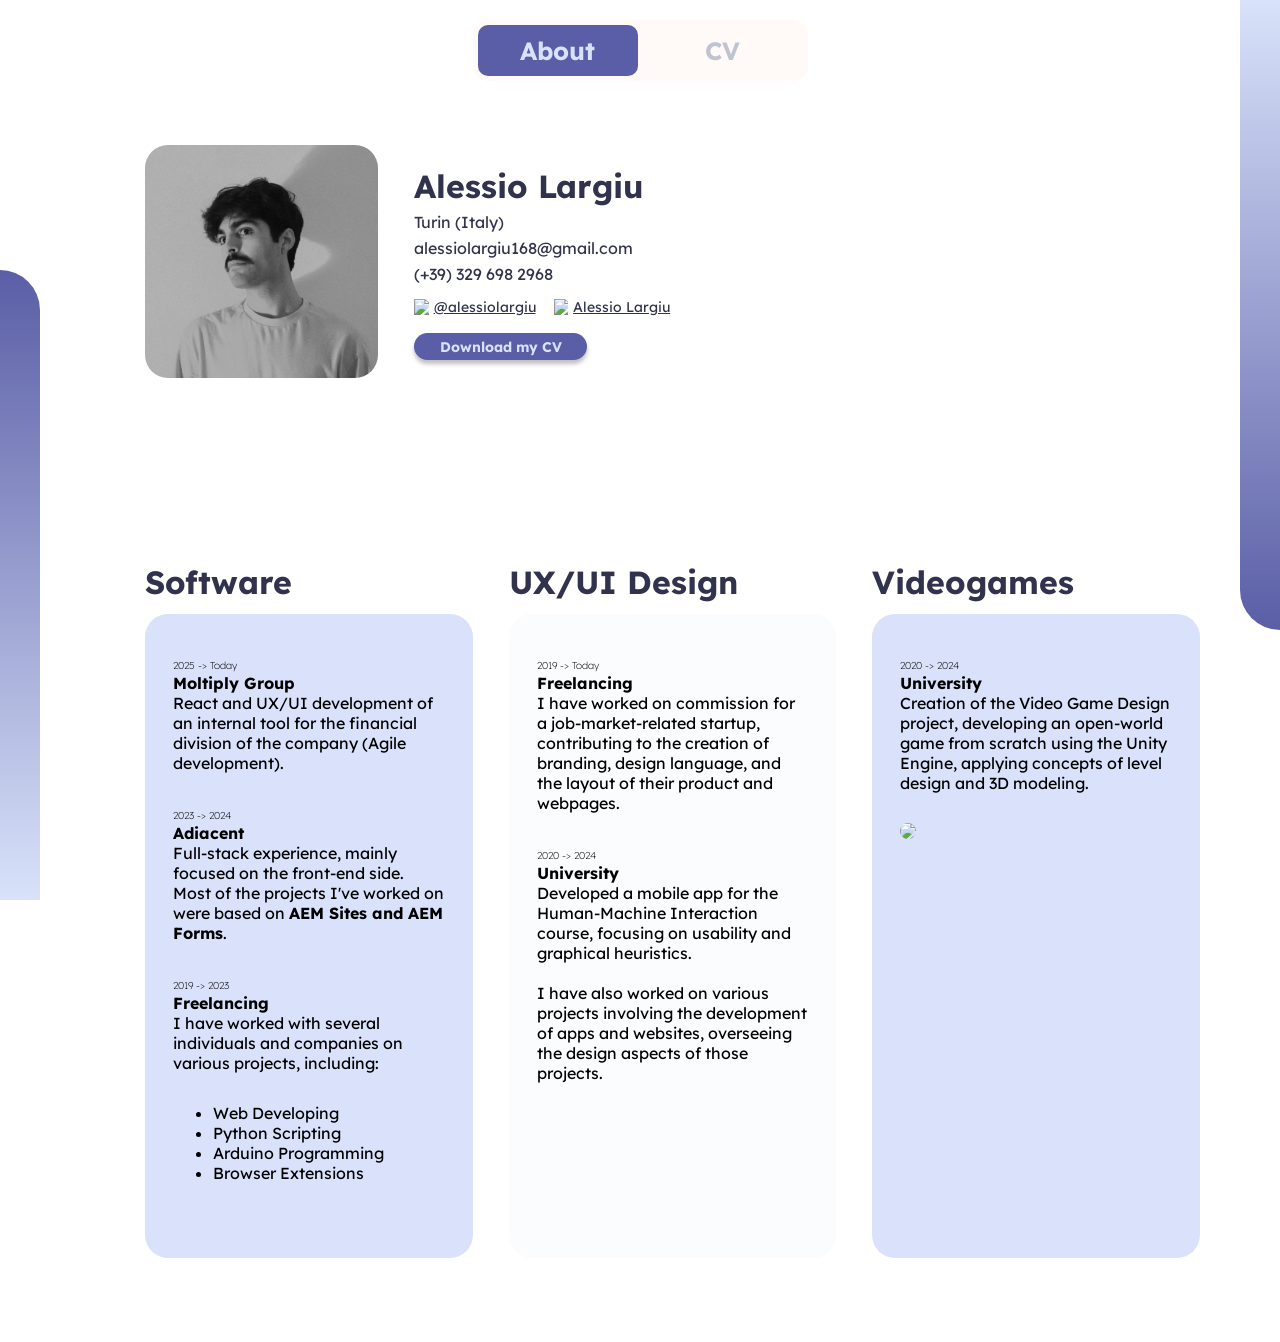
==== commit 8e4d71e3: "updated cv" ====
--- a/index.html
+++ b/index.html
@@ -38,7 +38,7 @@
 		</div>
 		<div class="daticontainer">
 			<span class="name"> Alessio Largiu</span>
-			<span class="dati"> Cagliari (Italy) </span>
+			<span class="dati"> Turin (Italy) </span>
 			<span class="dati"> alessiolargiu168@gmail.com </span>
 			<span class="dati"> (+39) 329 698 2968</span>
 			<div class="links">
@@ -64,13 +64,20 @@
 			<section class="section"  id="sec1">
 				<span class="title"> Software </span>
 				<div class="expcontainer">
+
+					<span class="date"> 2025 -> Today </span>
+					<p class="desc"><b class="job"> Moltiply Group </b>
+						React and UX/UI development of an internal tool for the financial division of the company (Agile development). 
+					</p>
+
+
 					<span class="date"> 2023 -> 2024 </span>
-					<p class="desc"><b class="job"> Adiacent Cagliari </b>
+					<p class="desc"><b class="job"> Adiacent </b>
 						Full-stack experience, mainly focused on the front-end side.
 						Most of the projects I've worked on were based on <b>AEM Sites and AEM Forms</b>.
 					</p>
 
-					<span class="date"> 2019 -> Today </span>
+					<span class="date"> 2019 -> 2023 </span>
 					<p class="desc"><b class="job">Freelancing </b>
 						I have worked with several individuals and companies on various projects, including:
 						<ul>
--- a/style.css
+++ b/style.css
@@ -11,7 +11,7 @@
 	position: fixed;
 	left: 0;
 	bottom: 0;
-	background: linear-gradient(0deg, #D9E2FA 0%,  #FFCDBD 100%);
+	background: linear-gradient(0deg, #D9E2FA 0%,  #5A5EA6 100%);
 	border-radius: 0px 90px 0px 0px;
 }
 
@@ -21,7 +21,7 @@
 	position: fixed;
 	right: 0;
 	top: 0;
-	background: linear-gradient(0deg, #FFCDBD 0%,  #D9E2FA 100%);
+	background: linear-gradient(0deg, #5A5EA6 0%,  #D9E2FA 100%);
 	border-radius: 0px 0px 0px 90px;
 }
 
@@ -40,7 +40,7 @@
 	font-family: Lexend;
 	display: flex;
 	flex-direction: column;
-	color: #545760;
+	color: ##31324D;
 	margin: 0;
 	overscroll-behavior: contain;
 }
@@ -51,7 +51,7 @@
 
 a{
 	text-decoration: underline;
-	color: #6E5750;
+	color: #31324D;
 }
 
 /*
@@ -92,13 +92,13 @@
 
 
 .switchTopic .selected{
-	background-color: #FFCDBD;
-	color: #6E5750;
+	background-color: #5A5EA6;
+	color: #D9E2FA;
 }
 
 .switchTopic .topic:hover{
-	background-color: #FFCDBD;
-	color: #6E5750;
+	background-color: #5A5EA6;
+	color: #D9E2FA;
 	cursor: pointer; 
 }
 
@@ -106,14 +106,14 @@
 	font-weight: bold;
 	margin-top: 21px;
 	font-size: 32px;
-	color: #6E5750;
+	color: #31324D;
 }
 
 .infocard .daticontainer .dati{
 	margin-top: 6px;
 	font-size: 16px;
 	font-weight: regular;
-	color: #545760;
+	color: #31324D;
 }
 
 .infocard .image img{
@@ -148,8 +148,8 @@
 	margin-top: 14px;
 	border-radius: 23px;
 	border: none;
-	background-color: #FFCDBD;
-	color: #6E5750;
+	background-color: #5A5EA6;
+	color: #D9E2FA;
 	font-weight: bold;
 	font-size: 14px;
 	font-family: Lexend;
@@ -218,7 +218,7 @@
 		position: fixed;
 		left: 0;
 		bottom: 0;
-		background: linear-gradient(0deg, #D9E2FA 0%,  #FFCDBD 100%);
+		background: linear-gradient(0deg, #D9E2FA 0%,  #5A5EA6 100%);
 		border-radius: 0px 90px 0px 0px;
 	}
 
@@ -228,7 +228,7 @@
 		position: fixed;
 		right: 0;
 		top: 0;
-		background: linear-gradient(0deg, #FFCDBD 0%,  #D9E2FA 100%);
+		background: linear-gradient(0deg, #5A5EA6 0%,  #D9E2FA 100%);
 		border-radius: 0px 0px 0px 90px;
 	}
 
@@ -239,7 +239,7 @@
 		margin-left: 25px;
 		margin-right: 25px;
 		/*margin-top: 75px;*/
-		color: #545760;
+		color: ##31324D;
 		overflow-y: scroll;
 		scroll-snap-type: y proximity;
 		padding-bottom: 30vh;
@@ -407,13 +407,6 @@
 		border-radius: 20px;
 	}
 
-	.overlayExpContainer .experience .containerExpJson .media{
-		display: flex;
-		flex-direction: column;
-		align-items: start !important;
-		margin-bottom: 30px;
-	}
-
 
 }
 
@@ -425,12 +418,12 @@
 	font-weight: bold;
 	margin-bottom: 12px;
 	font-size: 32px;
-	color: #6E5750;
+	color: #31324D;
 }
 
 .sectioncontainer .section .expcontainer{
 	flex-grow: 1;
-	background-color: #FFFAF8;
+	background-color: #D9E2FA;
 	border-radius: 23px;
 	padding-left: 28px;
 	padding-right: 28px;
@@ -446,8 +439,8 @@
 	padding: 14px;
 	border-radius: 23px;
 	border: none;
-	background-color: #FFCDBD;
-	color: #6E5750;
+	background-color: #5A5EA6;
+	color: #31324D;
 	font-weight: bold;
 	font-size: 14px;
 	font-family: Lexend;
@@ -461,7 +454,7 @@
 	width: 14px;
 	height: 14px;
 	color: white;
-	fill: #6E5750;
+	fill: #31324D;
 	margin-left: 14px;
 }
 
@@ -535,14 +528,14 @@
 	font-weight: bold;
 	margin-bottom: 30px;
 	font-size: 32px;
-	color: #6E5750;
+	color: #31324D;
 }
 
 .overlayExpContainer .experience .containerExpJson .subtitle{
 	font-weight: 600;
 	margin-bottom: 12px;
 	font-size: 20px;
-	color: #6E5750;
+	color: #31324D;
 }
 
 .overlayExpContainer .experience .containerExpJson .text{
@@ -587,8 +580,8 @@
 	padding: 14px;
 	border-radius: 23px;
 	border: none;
-	background-color: #FFCDBD;
-	color: #6E5750;
+	background-color: #5A5EA6;
+	color: #31324D;
 }
 
 .overlayExpContainer .experience .containerExpJson{
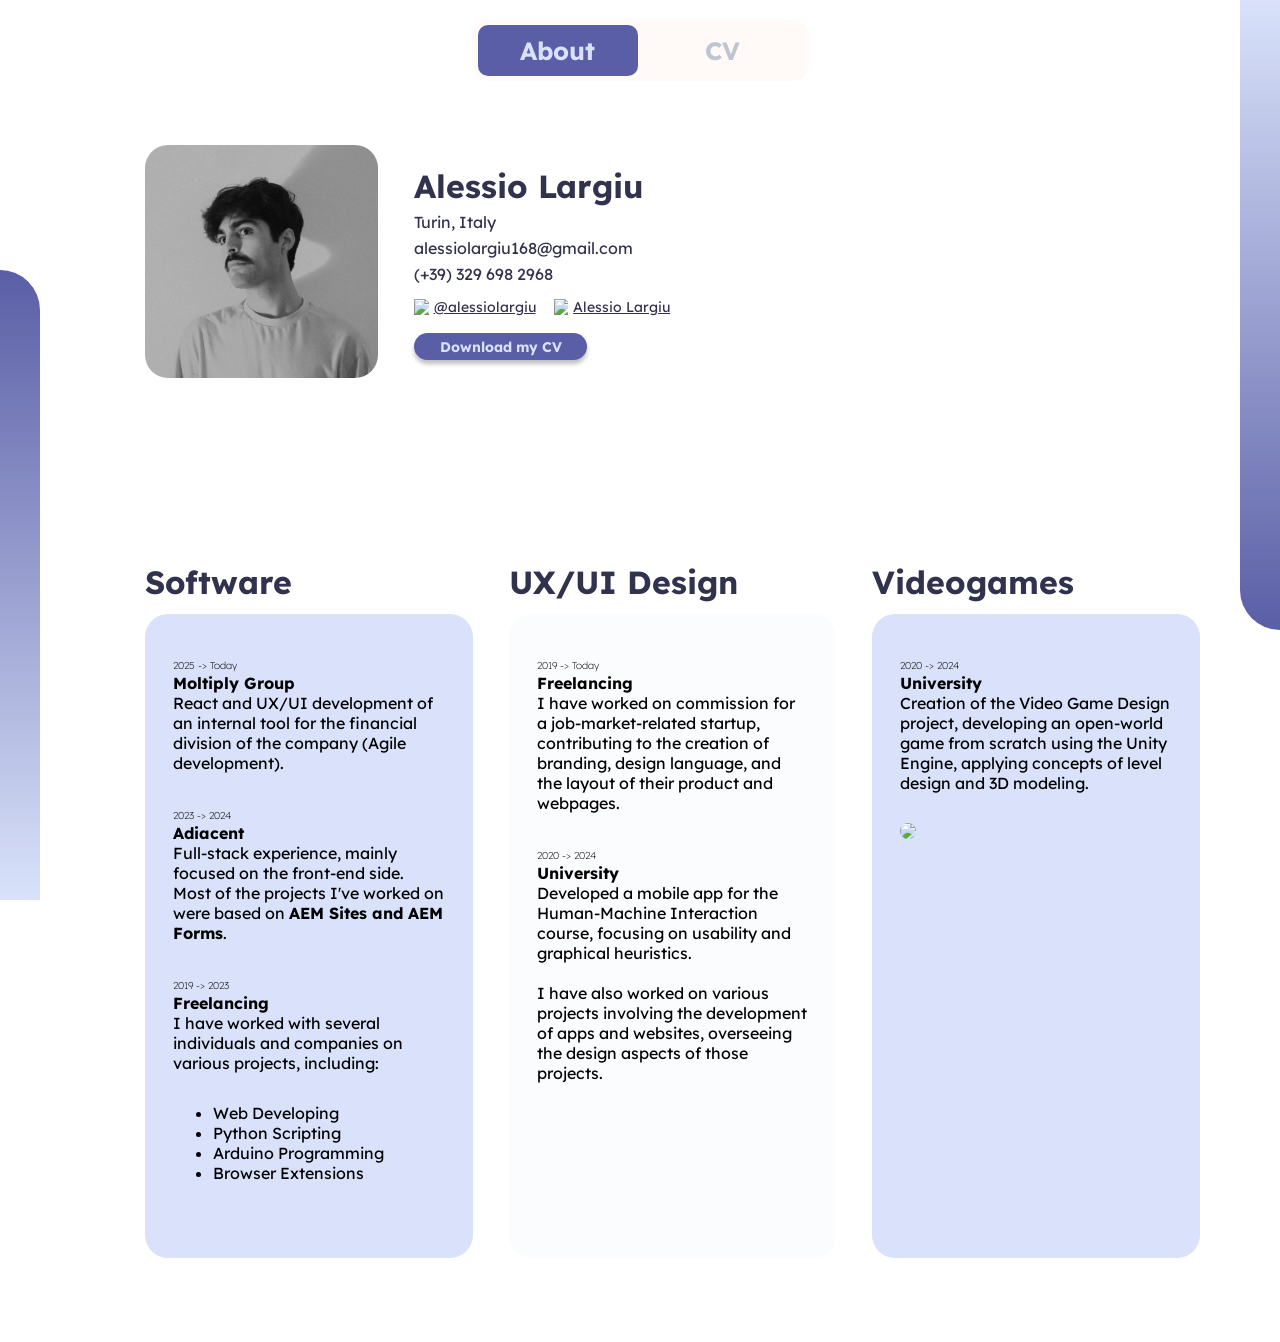
==== commit e85ac2f7: "updates" ====
--- a/index.html
+++ b/index.html
@@ -38,7 +38,7 @@
 		</div>
 		<div class="daticontainer">
 			<span class="name"> Alessio Largiu</span>
-			<span class="dati"> Turin (Italy) </span>
+			<span class="dati"> Turin, Italy </span>
 			<span class="dati"> alessiolargiu168@gmail.com </span>
 			<span class="dati"> (+39) 329 698 2968</span>
 			<div class="links">
